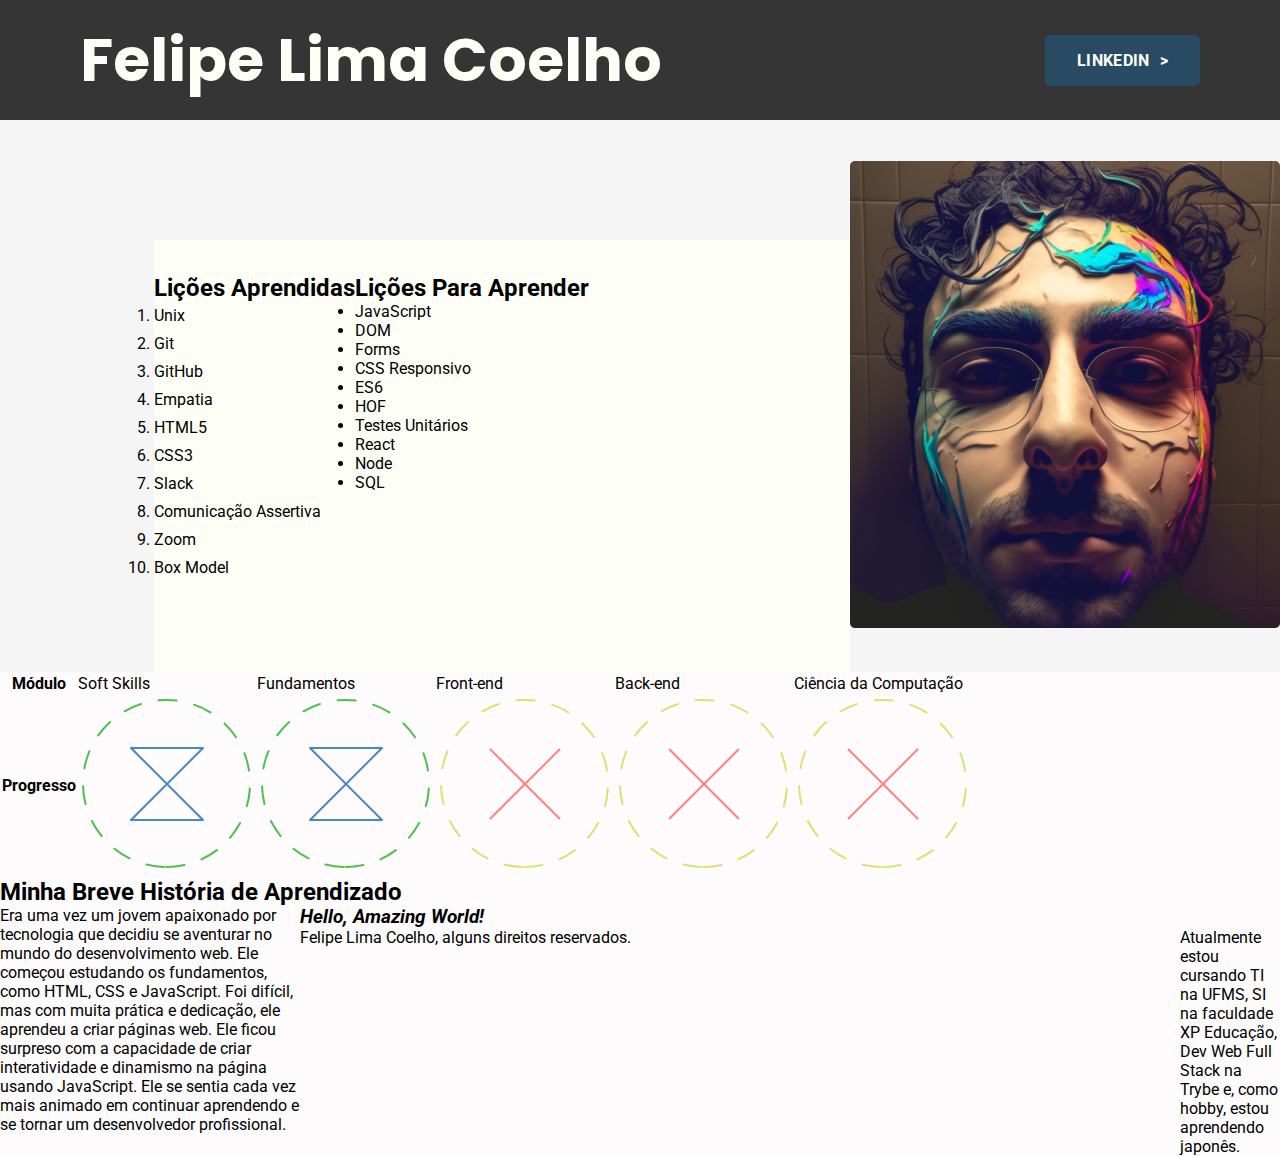
==== projetos/lessons-learned/index.html @ 1195ae8f "Copiado o repositório do projeto" ====
<!DOCTYPE html>
<html lang="pt-br">
  <head>
    <meta charset="UTF-8" />
    <meta http-equiv="X-UA-Compatible" content="IE=edge" />
    <meta name="viewport" content="width=device-width, initial-scale=1.0" />
    <link rel="stylesheet" href="style.css" />
    <title>Project Lessons Learned</title>
  </head>
  <body>
    <header id="cabecalho">
      <h1 id="titulo">Felipe Lima Coelho</h1>
      <nav id="menu-link">
        <ul>
          <li>
            <a
              href="https://www.linkedin.com/in/felipe-lima-coelho"
              target="_blank"
              >LINKEDIN</a
            >
          </li>
        </ul>
      </nav>
    </header>

    <main>
      <div class="perfil">
        <img src="img/perfilPintado.png" alt="Foto Perfil" id="minha_foto" />
      </div>

      <section id="check-learning">
        <div class="check-container">
          <h2>Lições Aprendidas</h2>
          <ol id="licoes_aprendidas">
            <li>Unix</li>
            <li>Git</li>
            <li>GitHub</li>
            <li>Empatia</li>
            <li>HTML5</li>
            <li>CSS3</li>
            <li>Slack</li>
            <li>Comunicação Assertiva</li>
            <li>Zoom</li>
            <li>Box Model</li>
          </ol>
        </div>
        <div class="check-container">
          <h2>Lições Para Aprender</h2>
          <ul id="licoes_a_aprender">
            <li>JavaScript</li>
            <li>DOM</li>
            <li>Forms</li>
            <li>CSS Responsivo</li>
            <li>ES6</li>
            <li>HOF</li>
            <li>Testes Unitários</li>
            <li>React</li>
            <li>Node</li>
            <li>SQL</li>
          </ul>
        </div>
      </section>
    </main>

    <section id="table-progress">
      <table>
        <tr>
          <th>Módulo</td>
          <td>Soft Skills</td>
          <td>Fundamentos</td>
          <td>Front-end</td>
          <td>Back-end</td>
          <td>Ciência da Computação</td>
        </tr>
        <tr>
          <th>Progresso</th>
          <td><img src="img/New-Icon-Progreco.svg" alt="Em Progresso"></td>
          <td><img src="img/New-Icon-Progreco.svg" alt="Em Progresso"></td>
          <td><img src="img/New-Icon-Sem-Progreco.svg" alt="Em Progresso"></td>
          <td><img src="img/New-Icon-Sem-Progreco.svg" alt="Em Progresso"></td>
          <td><img src="img/New-Icon-Sem-Progreco.svg" alt="Em Progresso"></td>
        </tr>
      </table>
    </section>

    <section id="article-aside">
      <div id="article">
        <h2>Minha Breve História de Aprendizado</h2>
        <article class="lado-esquerdo">
          <p>
            Era uma vez um jovem apaixonado por tecnologia que decidiu se aventurar no mundo do desenvolvimento web. Ele começou estudando os fundamentos, como HTML, CSS e JavaScript. Foi difícil, mas com muita prática e dedicação, ele aprendeu a criar páginas web. Ele ficou surpreso com a capacidade de criar interatividade e dinamismo na página usando JavaScript. Ele se sentia cada vez mais animado em continuar aprendendo e se tornar um desenvolvedor profissional.
          </p>
        </article>
      </div>
      <div id="aside">
        <h3><em>Hello, Amazing World!</em></h3>
        <aside class="lado-direito">
          <p>
            Atualmente estou cursando TI na UFMS, SI na faculdade XP Educação, Dev Web Full Stack na Trybe e, como hobby, estou aprendendo japonês.
          </p>
        </aside>
      </div>
    </section>
    <footer id="rodape">
      <p>Felipe Lima Coelho, alguns direitos reservados.</p>
    </footer>
  </body>
</html>
---- projetos/lessons-learned/style.css ----
@import url("https://fonts.googleapis.com/css2?family=Alegreya:wght@700&family=Poppins:wght@500;700&family=Roboto:wght@400;500;700&display=swap");

* {
  margin: 0px;
  padding: 0px;
  box-sizing: border-box;
}

body {
  background-color: rgb(253, 251, 251);
  font-family: "Roboto", sans-serif;
}

#cabecalho {
  position: fixed;
  top: 0;
  background-color: #353535;
  width: 100%;
  height: 120px;
  display: flex;
  flex-wrap: wrap;
  justify-content: space-between;
  align-items: center;
  z-index: 11;
}

#titulo {
  font-family: "Poppins", sans-serif;
  color: #fdfff6;
  font-size: 60px;
  font-weight: bold;
  margin-left: 80px;
}

#menu-link li {
  list-style: none;
}

#menu-link a {
  text-decoration: none;
  margin-right: 80px;
  color: #fdfff6;
  background-color: #284b63;
  padding: 16px 32px;
  border-radius: 5px;
  font-weight: bold;
  letter-spacing: 0.02em;
  transition: ease-in-out 0.2s;
}

#menu-link a::after {
  content: ">";
  margin-left: 10px;
}

#menu-link a:hover {
  background-color: #fdfff6;
  color: #284b63;
}

main {
  margin-top: 120px;
  display: flex;
  flex-direction: row-reverse;
  background-color: #f5f5f5;
  align-items: center;
}

#check-learning {
  display: flex;
  background-color: #fdfff7;
  width: 696px;
  height: 432px;
  margin-left: 80px;
  margin-top: 120px;
}

.check-container {
  margin-top: 34px;
}

#licoes_aprendidas li,
licoes_a_aprender li {
  line-height: 28px;
}

.lado-esquerdo {
  float: left;
  width: 300px;
  position: relative;
}

.lado-direito {
  float: right;
  width: 100px;
  position: relative;
}
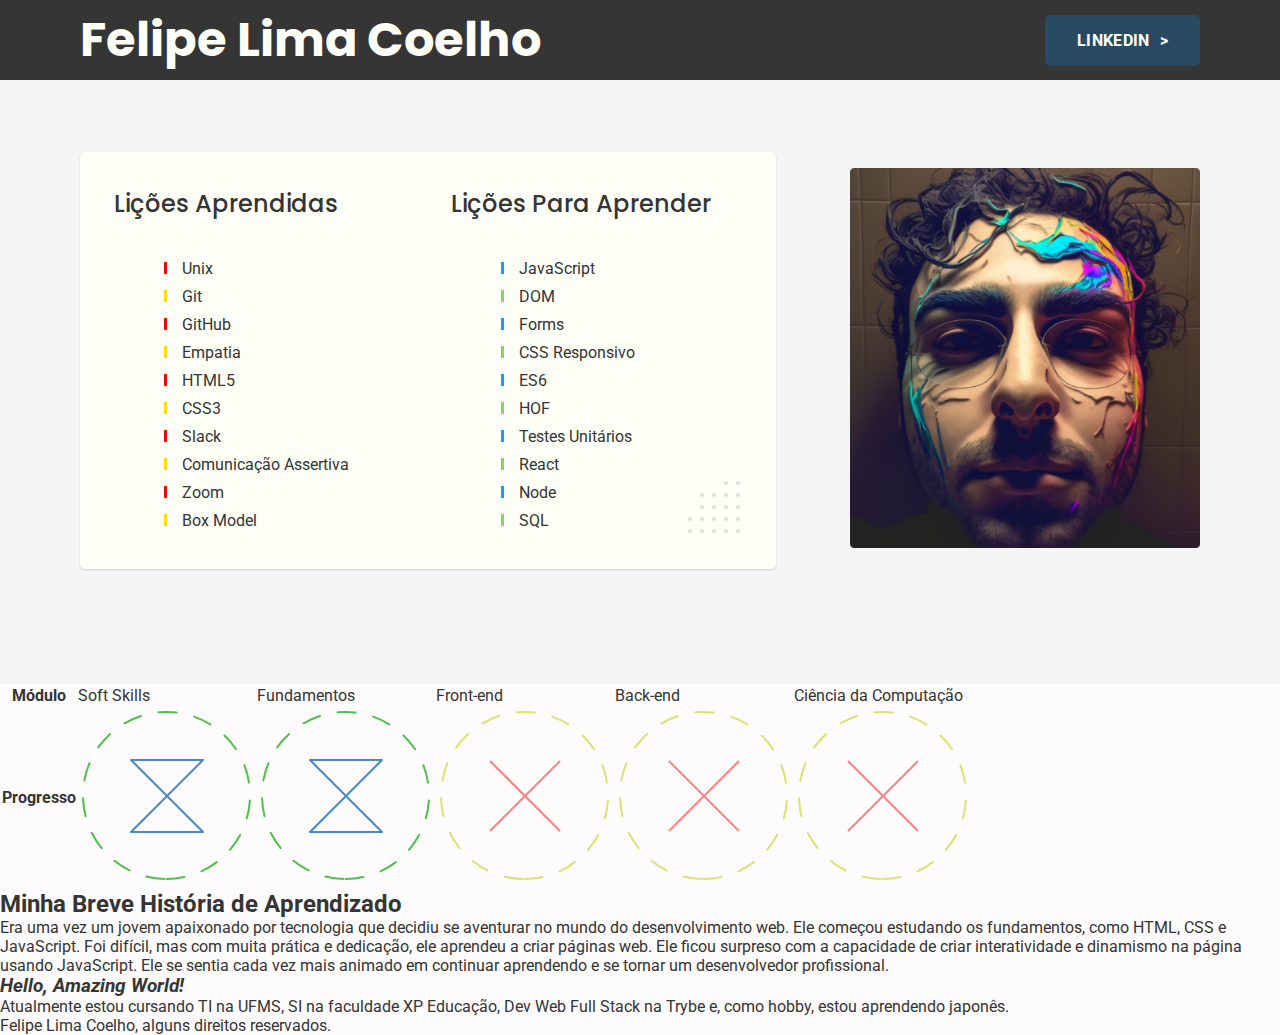
==== commit e08e5c36: "Estilizado a main" ====
--- a/projetos/lessons-learned/index.html
+++ b/projetos/lessons-learned/index.html
@@ -59,6 +59,7 @@
             <li>SQL</li>
           </ul>
         </div>
+        <img class="separador" src="img/sep.svg" alt="Separador">
       </section>
     </main>
 
--- a/projetos/lessons-learned/style.css
+++ b/projetos/lessons-learned/style.css
@@ -8,15 +8,18 @@
 
 body {
   background-color: rgb(253, 251, 251);
+  color: #353535;
   font-family: "Roboto", sans-serif;
 }
+
+/* Header */
 
 #cabecalho {
   position: fixed;
   top: 0;
   background-color: #353535;
   width: 100%;
-  height: 120px;
+  height: 80px;
   display: flex;
   flex-wrap: wrap;
   justify-content: space-between;
@@ -27,7 +30,7 @@
 #titulo {
   font-family: "Poppins", sans-serif;
   color: #fdfff6;
-  font-size: 60px;
+  font-size: 48px;
   font-weight: bold;
   margin-left: 80px;
 }
@@ -58,40 +61,89 @@
   color: #284b63;
 }
 
+/* Main */
+
 main {
-  margin-top: 120px;
+  margin-top: 36px;
+  padding: 80px 80px;
+  height: 648px;
   display: flex;
   flex-direction: row-reverse;
   background-color: #f5f5f5;
   align-items: center;
+  justify-content: space-between;
 }
 
 #check-learning {
+  position: relative;
   display: flex;
   background-color: #fdfff7;
   width: 696px;
-  height: 432px;
-  margin-left: 80px;
-  margin-top: 120px;
+  box-shadow: 0px 1px 2px rgba(0, 0, 0, 0.15);
+  border-radius: 5px;
+  justify-content: space-between;
+}
+
+.perfil img {
+  height: 380px;
 }
 
 .check-container {
-  margin-top: 34px;
+  margin: 34px 65px 34px 34px;
 }
 
-#licoes_aprendidas li,
-licoes_a_aprender li {
+.check-container h2 {
+  font-family: "Poppins", sans-serif;
+  font-size: 24px;
+  font-weight: 500;
+}
+
+#licoes_aprendidas,
+#licoes_a_aprender {
+  list-style: none;
+  margin-top: 34px;
+  margin-left: 50px;
   line-height: 28px;
 }
 
-.lado-esquerdo {
-  float: left;
-  width: 300px;
-  position: relative;
+#licoes_aprendidas li:nth-child(odd)::before {
+  content: "";
+  width: 3px;
+  height: 12px;
+  background-color: #ff0000;
+  display: inline-block;
+  margin-right: 15px;
 }
 
-.lado-direito {
-  float: right;
-  width: 100px;
-  position: relative;
+#licoes_aprendidas li:nth-child(even)::before {
+  content: "";
+  width: 3px;
+  height: 12px;
+  background-color: #ffd911;
+  display: inline-block;
+  margin-right: 15px;
 }
+
+#licoes_a_aprender li:nth-child(odd)::before {
+  content: "";
+  width: 3px;
+  height: 12px;
+  background-color: #00a3ff;
+  display: inline-block;
+  margin-right: 15px;
+}
+
+#licoes_a_aprender li:nth-child(even)::before {
+  content: "";
+  width: 3px;
+  height: 12px;
+  background-color: #88d759;
+  display: inline-block;
+  margin-right: 15px;
+}
+
+#check-learning .separador {
+  position: absolute;
+  bottom: 36px;
+  right: 36px;
+}
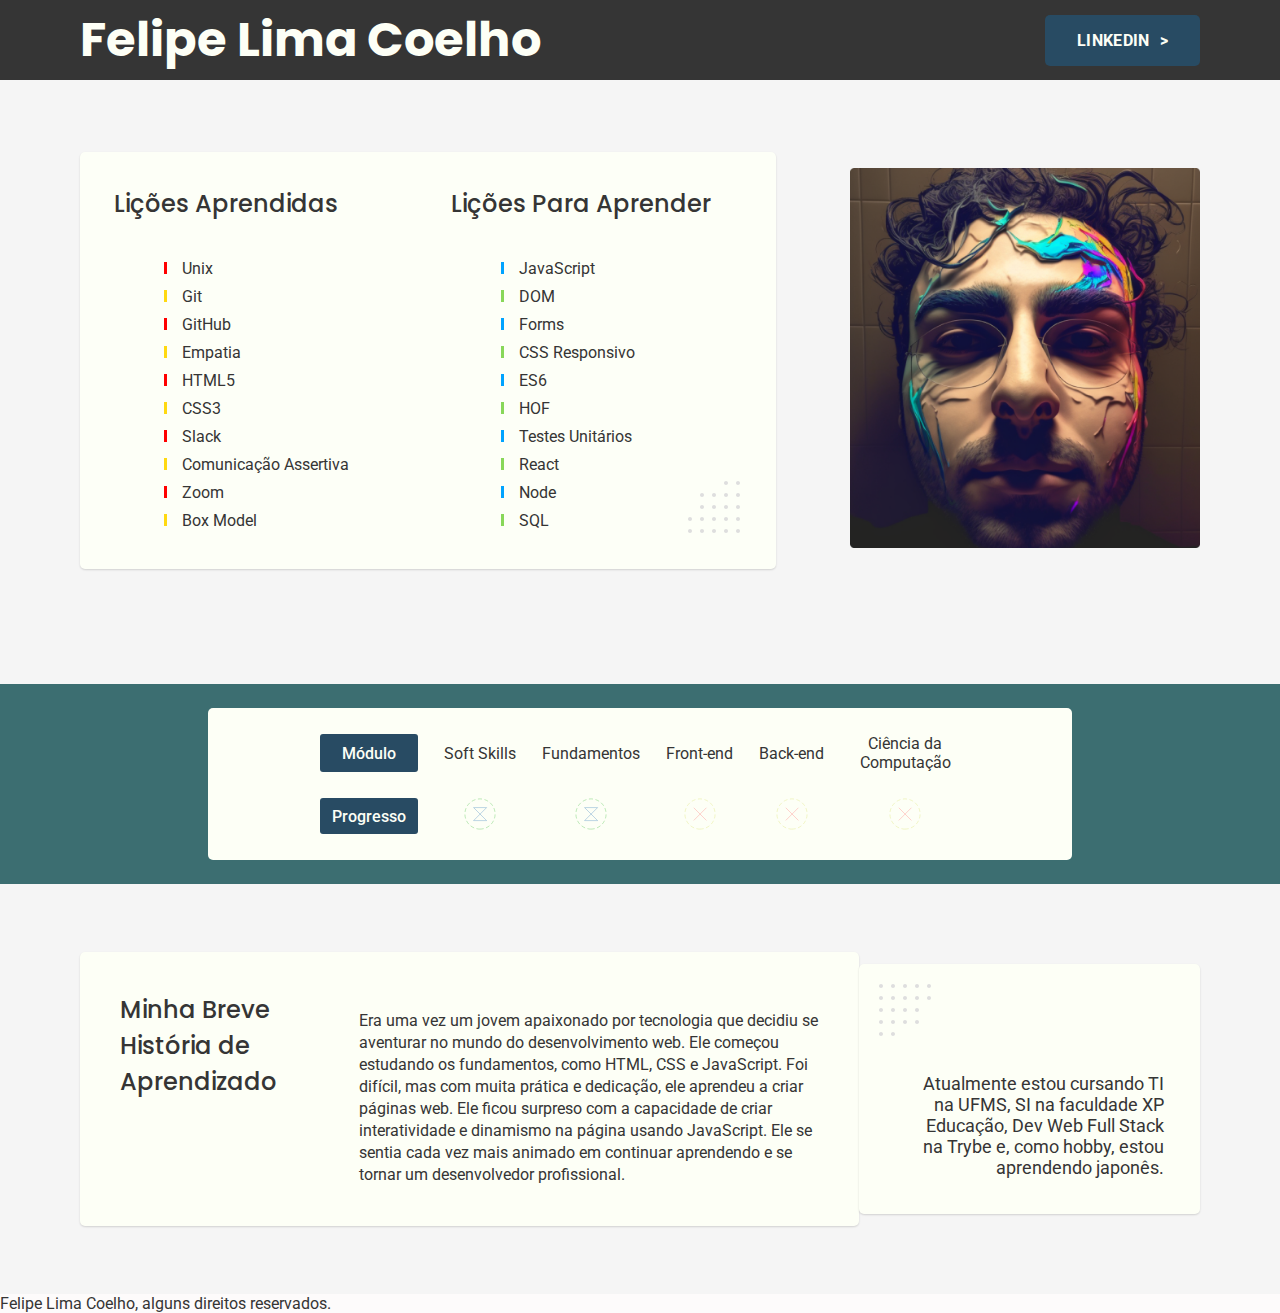
==== commit 2b11497a: "Estilizado o Article e o Aside" ====
--- a/projetos/lessons-learned/index.html
+++ b/projetos/lessons-learned/index.html
@@ -94,7 +94,7 @@
         </article>
       </div>
       <div id="aside">
-        <h3><em>Hello, Amazing World!</em></h3>
+        <img src="img/sep.svg" alt="Separador">
         <aside class="lado-direito">
           <p>
             Atualmente estou cursando TI na UFMS, SI na faculdade XP Educação, Dev Web Full Stack na Trybe e, como hobby, estou aprendendo japonês.
--- a/projetos/lessons-learned/style.css
+++ b/projetos/lessons-learned/style.css
@@ -147,3 +147,106 @@
   bottom: 36px;
   right: 36px;
 }
+
+/* Table */
+
+#table-progress {
+  background-color: #3c6e71;
+  width: 100%;
+  display: flex;
+  align-items: center;
+  justify-content: center;
+}
+
+#table-progress img {
+  width: 32px;
+}
+
+#table-progress table {
+  background-color: #fdfff6;
+  border-radius: 5px;
+  text-align: center;
+  margin-top: 24px;
+  margin-bottom: 24px;
+  padding: 0 86px;
+  border-spacing: 26px;
+}
+
+#table-progress th {
+  background-color: #284b63;
+  color: #fdfff6;
+  font-weight: 500;
+  padding: 6px 12px;
+  border-radius: 3px;
+}
+
+#table-progress td {
+  max-width: 110px;
+}
+
+/* Article and Aside */
+
+#article-aside {
+  background-color: #f5f5f5;
+  display: flex;
+  justify-content: space-between;
+}
+
+#article {
+  margin-top: 68px;
+  margin-bottom: 68px;
+  margin-left: 80px;
+  background-color: #fdfff6;
+  border-radius: 5px;
+  width: 800px;
+  display: flex;
+  justify-content: space-between;
+  box-shadow: 0px 1px 2px rgba(0, 0, 0, 0.15);
+}
+
+#article h2 {
+  font-family: "Poppins", sans-serif;
+  font-weight: 500;
+  font-size: 24px;
+  width: 182px;
+  line-height: 36px;
+  margin-top: 40px;
+  margin-left: 40px;
+}
+
+#article p {
+  font-weight: 400;
+  line-height: 22px;
+  width: 460px;
+  margin-top: 58px;
+  margin-right: 40px;
+  margin-bottom: 40px;
+}
+
+#aside {
+  position: relative;
+  margin-top: 80px;
+  margin-right: 80px;
+  margin-bottom: 80px;
+  background-color: #fdfff6;
+  border-radius: 5px;
+  width: 350px;
+  box-shadow: 0px 1px 2px rgba(0, 0, 0, 0.15);
+}
+
+#aside img {
+  transform: rotate(180deg);
+  position: absolute;
+  top: 20px;
+  left: 20px;
+}
+
+#aside p {
+  position: absolute;
+  bottom: 36px;
+  right: 36px;
+  font-size: 18px;
+  line-height: 21px;
+  text-align: right;
+  width: 245px;
+}
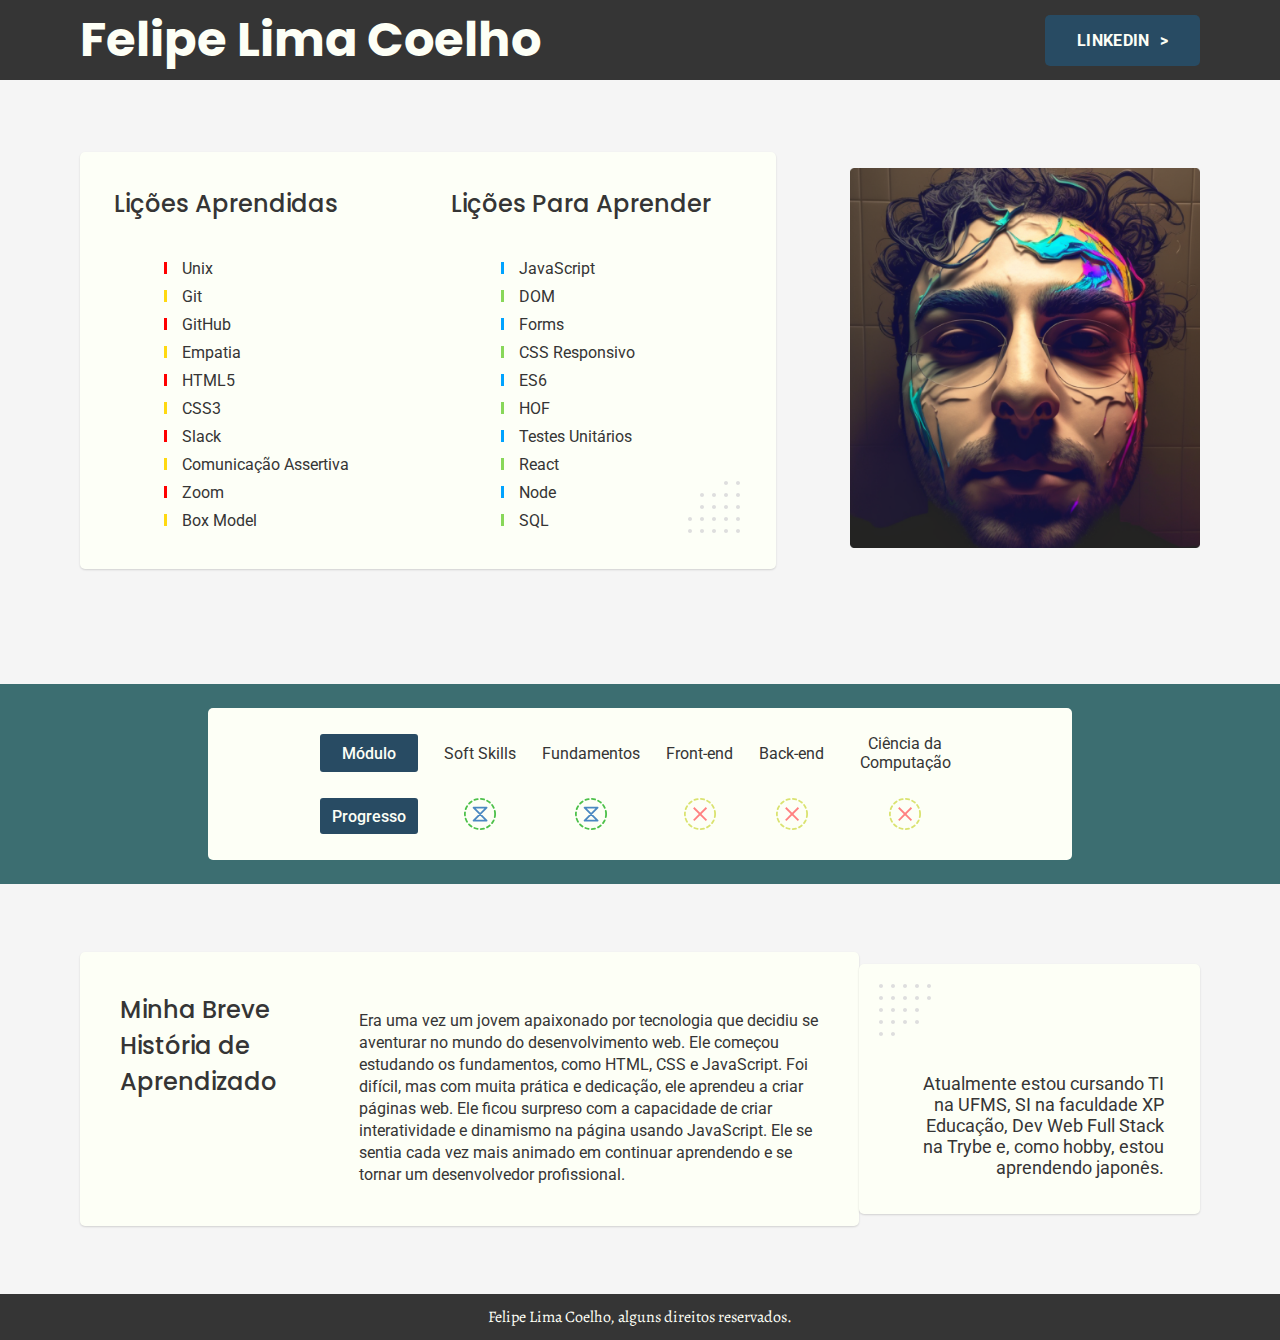
==== commit bf52edb4: "Adicionado novos ícones e também adicionados no documento index.html" ====
--- a/projetos/lessons-learned/index.html
+++ b/projetos/lessons-learned/index.html
@@ -75,11 +75,11 @@
         </tr>
         <tr>
           <th>Progresso</th>
-          <td><img src="img/New-Icon-Progreco.svg" alt="Em Progresso"></td>
-          <td><img src="img/New-Icon-Progreco.svg" alt="Em Progresso"></td>
-          <td><img src="img/New-Icon-Sem-Progreco.svg" alt="Em Progresso"></td>
-          <td><img src="img/New-Icon-Sem-Progreco.svg" alt="Em Progresso"></td>
-          <td><img src="img/New-Icon-Sem-Progreco.svg" alt="Em Progresso"></td>
+          <td><img src="img/Icon-Progreco.svg" alt="Em Progresso"></td>
+          <td><img src="img/Icon-Progreco.svg" alt="Em Progresso"></td>
+          <td><img src="img/Icon-Sem-Progreco.svg" alt="Em Progresso"></td>
+          <td><img src="img/Icon-Sem-Progreco.svg" alt="Em Progresso"></td>
+          <td><img src="img/Icon-Sem-Progreco.svg" alt="Em Progresso"></td>
         </tr>
       </table>
     </section>
--- a/projetos/lessons-learned/style.css
+++ b/projetos/lessons-learned/style.css
@@ -250,3 +250,20 @@
   text-align: right;
   width: 245px;
 }
+
+/* Footer */
+
+#rodape {
+  background-color: #353535;
+  width: 100%;
+  display: flex;
+  align-items: center;
+  justify-content: center;
+}
+
+#rodape p {
+  color: #fdfff6;
+  font-family: "Alegreya", serif;
+  margin-top: 12px;
+  margin-bottom: 12px;
+}
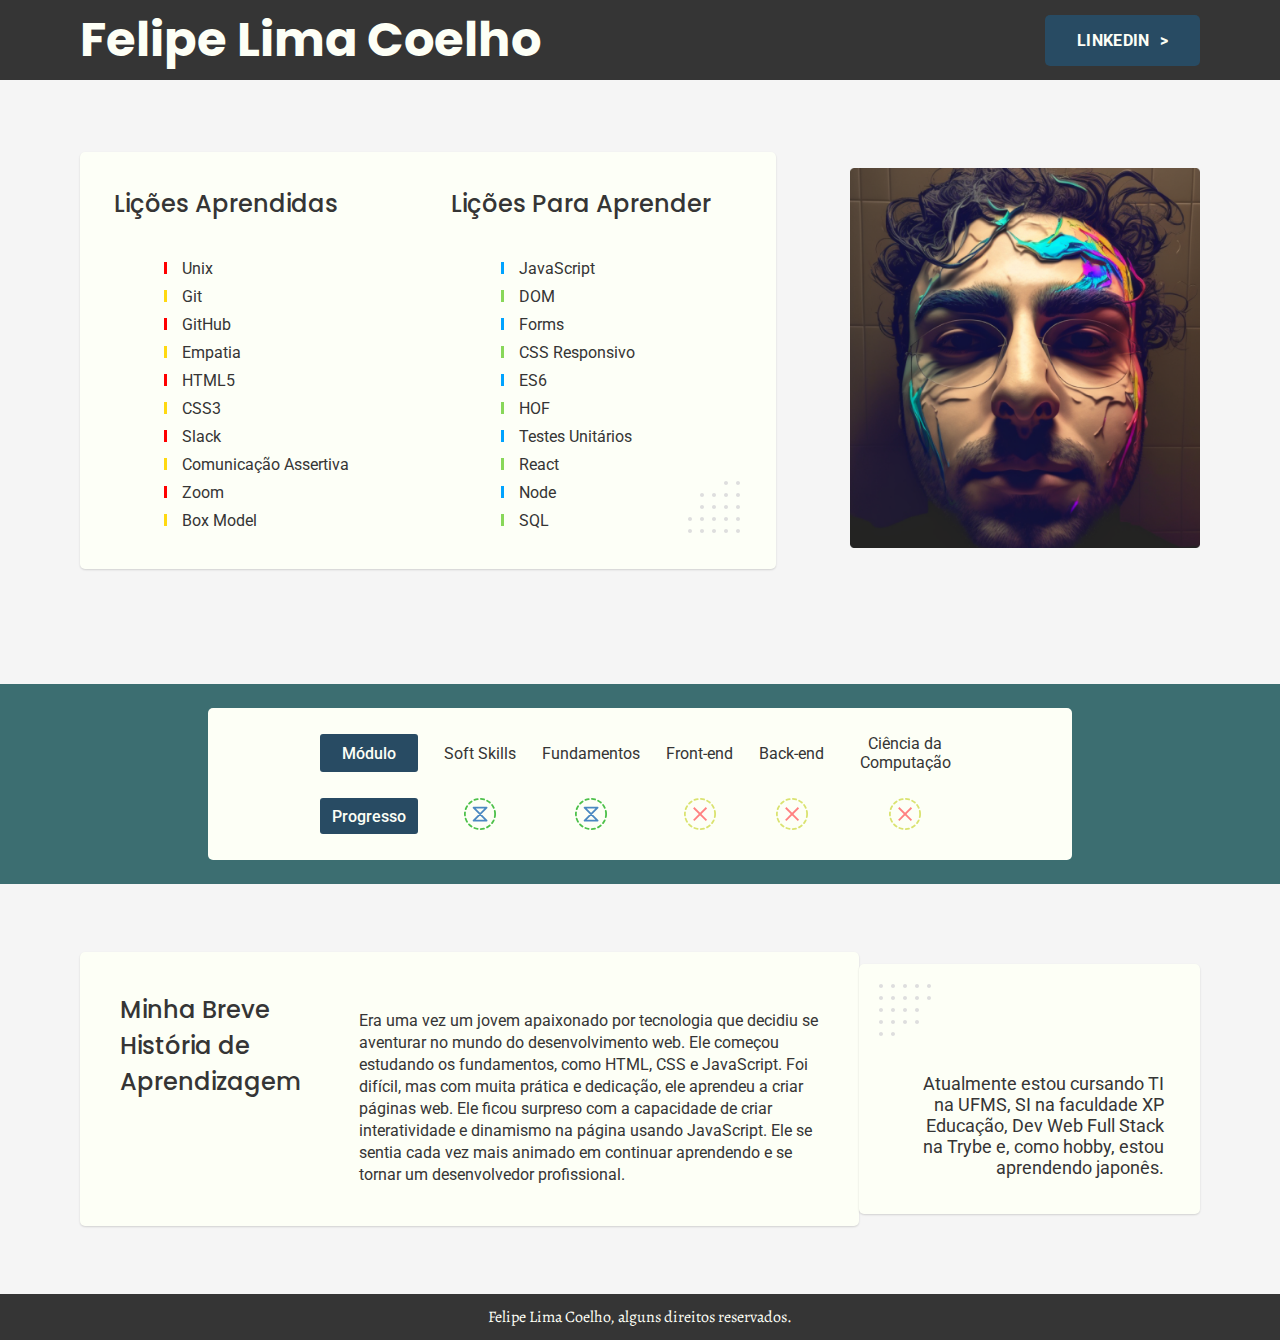
==== commit a8f243bf: "Correção de português no útimo h2" ====
--- a/projetos/lessons-learned/index.html
+++ b/projetos/lessons-learned/index.html
@@ -86,7 +86,7 @@
 
     <section id="article-aside">
       <div id="article">
-        <h2>Minha Breve História de Aprendizado</h2>
+        <h2>Minha Breve História de Aprendizagem</h2>
         <article class="lado-esquerdo">
           <p>
             Era uma vez um jovem apaixonado por tecnologia que decidiu se aventurar no mundo do desenvolvimento web. Ele começou estudando os fundamentos, como HTML, CSS e JavaScript. Foi difícil, mas com muita prática e dedicação, ele aprendeu a criar páginas web. Ele ficou surpreso com a capacidade de criar interatividade e dinamismo na página usando JavaScript. Ele se sentia cada vez mais animado em continuar aprendendo e se tornar um desenvolvedor profissional.
